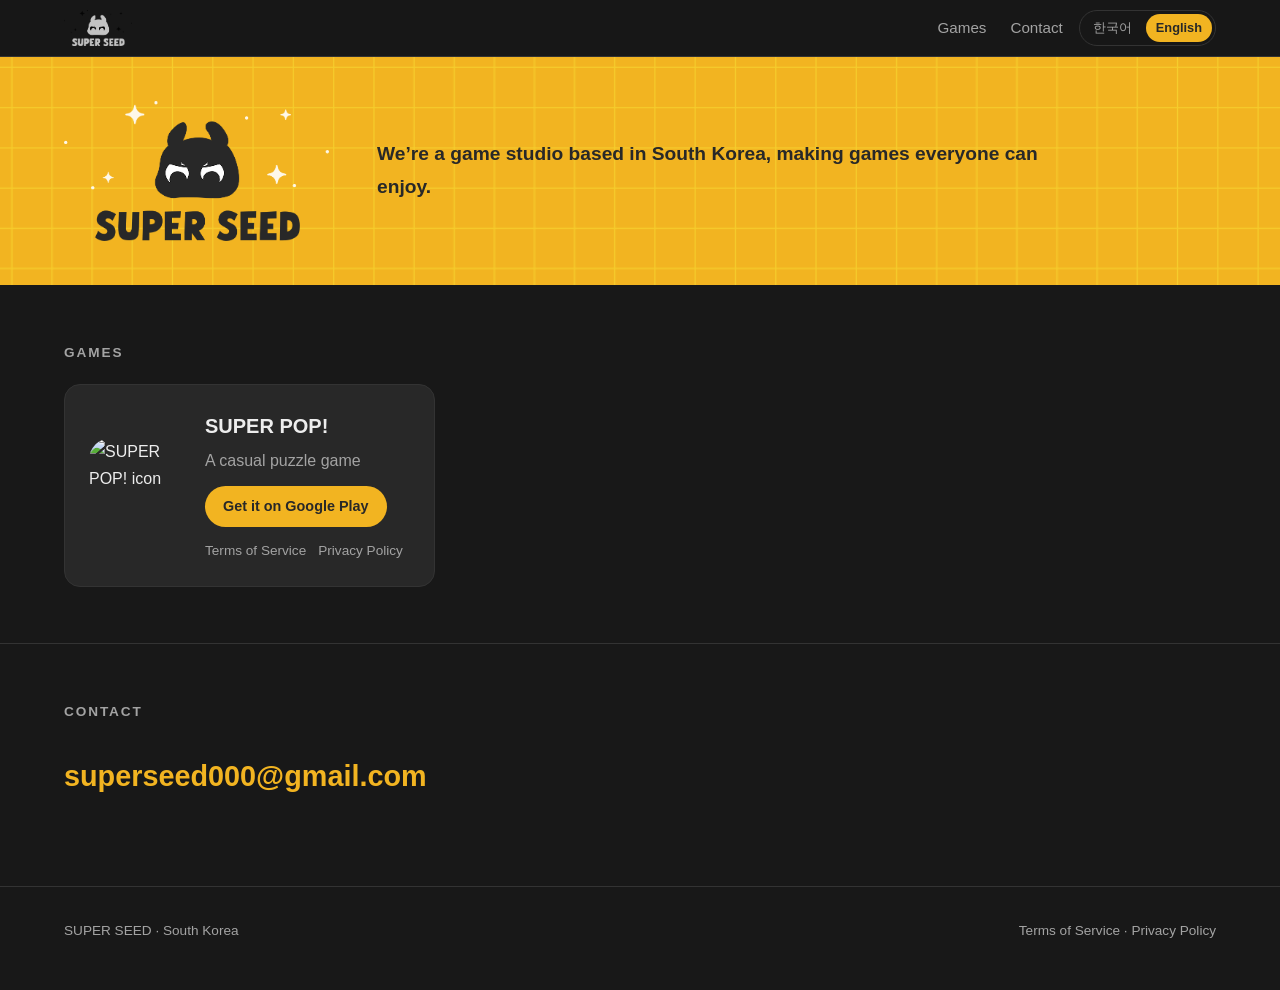
==== en/index.html @ 8a036338 "feat: add Korean and English site versions" ====
<!DOCTYPE html>
<html lang="en">
<head>
<meta charset="utf-8">
<meta name="viewport" content="width=device-width, initial-scale=1">
<title>SUPER SEED</title>
<meta name="description" content="SUPER SEED — Game studio based in South Korea">
<meta name="theme-color" content="#181818">
<link rel="stylesheet" href="/style.css">
<link rel="canonical" href="https://superseedstudio.kr/en/">
<link rel="alternate" hreflang="ko" href="https://superseedstudio.kr/ko/">
<link rel="alternate" hreflang="en" href="https://superseedstudio.kr/en/">
<link rel="alternate" hreflang="x-default" href="https://superseedstudio.kr/">
</head>
<body>
<header class="site-header">
  <div class="wrap">
    <a class="logo" href="/en/"><img src="/assets/logo.png" alt="SUPER SEED"></a>
    <nav class="nav">
      <a href="#games">Games</a>
      <a href="#contact">Contact</a>
    </nav>
    <nav class="language-switch" aria-label="Language"><a href="/ko/" lang="ko" hreflang="ko">한국어</a><a href="/en/" lang="en" hreflang="en" aria-current="page">English</a></nav>
  </div>
</header>

<main>
  <section class="hero">
    <div class="wrap">
      <h1><img src="/assets/logo.png" alt="SUPER SEED"></h1>
      <p>We’re a game studio based in South Korea, making games everyone can enjoy.</p>
    </div>
  </section>

  <section class="section" id="games">
    <div class="wrap">
      <h2>Games</h2>
      <div class="games">
        <div class="game">
          <img src="https://play-lh.googleusercontent.com/t8enlazBGdamJWx17-t3dH1GLEyZXZJhqLqcjWBUDjsfjP59WJLTrog36MDfMlaBL6hEa4hu7i3hf-C3_T7olg=s192" alt="SUPER POP! icon">
          <div>
            <h3>SUPER POP!</h3>
            <p>A casual puzzle game</p>
            <a class="btn" href="https://play.google.com/store/apps/details?id=com.superseed.superpop">Get it on Google Play</a>
            <div class="legal-links">
              <a href="/en/superpop/terms.html">Terms of Service</a>
              <a href="/en/superpop/privacy.html">Privacy Policy</a>
            </div>
          </div>
        </div>
      </div>
    </div>
  </section>

  <section class="section" id="contact">
    <div class="wrap">
      <h2>Contact</h2>
      <p class="contact"><a href="mailto:superseed000@gmail.com">superseed000@gmail.com</a></p>
    </div>
  </section>
</main>

<footer class="site-footer">
  <div class="wrap">
    <p>SUPER SEED · South Korea</p>
    <p><a href="/en/superpop/terms.html">Terms of Service</a> · <a href="/en/superpop/privacy.html">Privacy Policy</a></p>
  </div>
</footer>
</body>
</html>
---- style.css ----
/* CI colors: yellow from Ptn_Logo_001, charcoal from Img_Logo */
:root {
  --ci-yellow: #f2b421;
  --ci-charcoal: #282828;
  --bg: #181818;
  --surface: var(--ci-charcoal);
  --surface-2: #323232;
  --border: #333333;
  --fg: #ededed;
  --muted: #a3a3a3;
  --accent: var(--ci-yellow);
  --accent-ink: var(--ci-charcoal);
  --radius: 16px;
  color-scheme: dark;
}
* { box-sizing: border-box; }
html { scroll-behavior: smooth; scroll-padding-top: 88px; }
body {
  margin: 0;
  font-family: "Pretendard", -apple-system, "Apple SD Gothic Neo", "Malgun Gothic", sans-serif;
  color: var(--fg);
  background: var(--bg);
  line-height: 1.7;
  -webkit-font-smoothing: antialiased;
  word-break: keep-all;
}
a { color: var(--accent); text-decoration: none; }
a:hover { text-decoration: underline; }

/* Full-width bands, content held to a wide but readable track */
.wrap { width: 100%; max-width: 1280px; margin: 0 auto; padding: 0 clamp(20px, 5vw, 64px); }

/* Header */
.site-header {
  position: sticky; top: 0; z-index: 10;
  background: rgba(24, 24, 24, .85);
  backdrop-filter: blur(12px);
  border-bottom: 1px solid var(--border);
}
.site-header .wrap { display: flex; align-items: center; justify-content: space-between; height: 56px; }
.logo { display: flex; align-items: center; }
/* Charcoal logo flipped light so it reads on the dark header */
.logo img { height: 36px; width: auto; filter: invert(1); opacity: .9; }
.nav { display: flex; gap: 24px; font-size: .95rem; }
.nav a { color: var(--muted); }
.nav a:hover { color: var(--fg); text-decoration: none; }
.site-header .wrap { gap: 16px; }
.site-header .nav { margin-left: auto; }
.language-switch { display: flex; gap: 4px; flex-shrink: 0; padding: 3px; border: 1px solid var(--border); border-radius: 999px; }
.language-switch a { padding: 3px 10px; border-radius: 999px; color: var(--muted); font-size: .8rem; }
.language-switch a:hover { color: var(--fg); text-decoration: none; }
.language-switch a[aria-current="page"] { background: var(--accent); color: var(--accent-ink); font-weight: 700; }
a:focus-visible { outline: 2px solid var(--accent); outline-offset: 4px; }

/* Index */
.hero { background: var(--ci-yellow) url("/assets/pattern.png") center / cover; color: var(--ci-charcoal); }
.hero .wrap { display: flex; align-items: center; gap: clamp(20px, 4vw, 48px); padding-top: clamp(28px, 4vw, 44px); padding-bottom: clamp(28px, 4vw, 44px); }
.hero h1 { margin: 0; line-height: 0; }
.hero img { height: clamp(88px, 12vw, 140px); width: auto; flex-shrink: 0; }
.hero p { font-size: clamp(1rem, 1.8vw, 1.2rem); font-weight: 600; margin: 0; max-width: 720px; }
.section { padding: clamp(32px, 5vw, 56px) 0; border-bottom: 1px solid var(--border); }
.section h2 { font-size: .85rem; text-transform: uppercase; letter-spacing: .14em; color: var(--muted); margin: 0 0 20px; font-weight: 600; }
.games { display: grid; grid-template-columns: repeat(auto-fill, minmax(min(360px, 100%), 1fr)); gap: 20px; }
.game {
  display: flex; gap: 20px; align-items: center; padding: 24px;
  background: var(--surface); border: 1px solid var(--border); border-radius: var(--radius);
}
.game img { width: 96px; height: 96px; border-radius: 22px; flex-shrink: 0; }
.game h3 { margin: 0 0 4px; font-size: 1.25rem; }
.game p { margin: 0 0 12px; color: var(--muted); }
.game .legal-links { display: flex; gap: 12px; margin-top: 12px; font-size: .85rem; }
.game .legal-links a { color: var(--muted); }
.game .legal-links a:hover { color: var(--fg); }
.btn {
  display: inline-block; padding: 8px 18px; border-radius: 999px;
  background: var(--accent); color: var(--accent-ink); font-weight: 700; font-size: .9rem;
}
.btn:hover { text-decoration: none; filter: brightness(1.08); }
.contact { font-size: clamp(1.2rem, 3vw, 1.8rem); font-weight: 600; }

/* Footer */
.site-footer { padding: 32px 0 48px; color: var(--muted); font-size: .85rem; }
.site-footer .wrap { display: flex; flex-wrap: wrap; gap: 8px 24px; justify-content: space-between; }
.site-footer a { color: var(--muted); }
.site-footer a:hover { color: var(--fg); }
.site-footer p { margin: 0; }

/* Legal pages: sticky table of contents beside the text on wide screens */
.legal { display: grid; grid-template-columns: 240px minmax(0, 1fr); gap: clamp(32px, 5vw, 80px); padding-top: 48px; padding-bottom: 80px; }
.toc { position: sticky; top: 88px; align-self: start; font-size: .9rem; }
.toc strong { display: block; color: var(--muted); font-size: .75rem; text-transform: uppercase; letter-spacing: .14em; margin: 0 0 8px; }
.toc ul { list-style: none; margin: 0 0 24px; padding: 0; }
.toc li a { display: block; padding: 4px 0; color: var(--muted); }
.toc li a:hover { color: var(--fg); text-decoration: none; }
.doc { max-width: 820px; }
.doc article + article { margin-top: 72px; padding-top: 72px; border-top: 1px solid var(--border); }
.doc h1 { font-size: clamp(2rem, 4vw, 2.8rem); line-height: 1.2; margin: 0 0 8px; letter-spacing: -0.02em; }
.doc .date { color: var(--muted); margin: 0 0 32px; }
.doc h2 { font-size: 1.2rem; margin: 40px 0 12px; }
.doc p, .doc li { color: #cfd3d8; }
.doc ul { padding-left: 1.2em; }
.doc li { margin: 6px 0; }
.lang { display: inline-flex; gap: 4px; padding: 4px; background: var(--surface); border: 1px solid var(--border); border-radius: 999px; margin: 0 0 32px; }
.lang a { padding: 6px 16px; border-radius: 999px; color: var(--muted); font-size: .9rem; }
.lang a:hover { background: var(--surface-2); color: var(--fg); text-decoration: none; }

@media (max-width: 860px) {
  .legal { grid-template-columns: 1fr; padding-top: 32px; }
  .toc { display: none; }
  .nav { gap: 16px; font-size: .85rem; }
}
@media (max-width: 560px) {
  .site-header .wrap { height: auto; min-height: 56px; flex-wrap: wrap; padding-top: 10px; padding-bottom: 10px; gap: 10px 12px; }
  .site-header .nav { gap: 12px; }
  .language-switch { margin-left: auto; }
  .game .legal-links { flex-wrap: wrap; }
  .hero .wrap { flex-direction: column; text-align: center; }
}
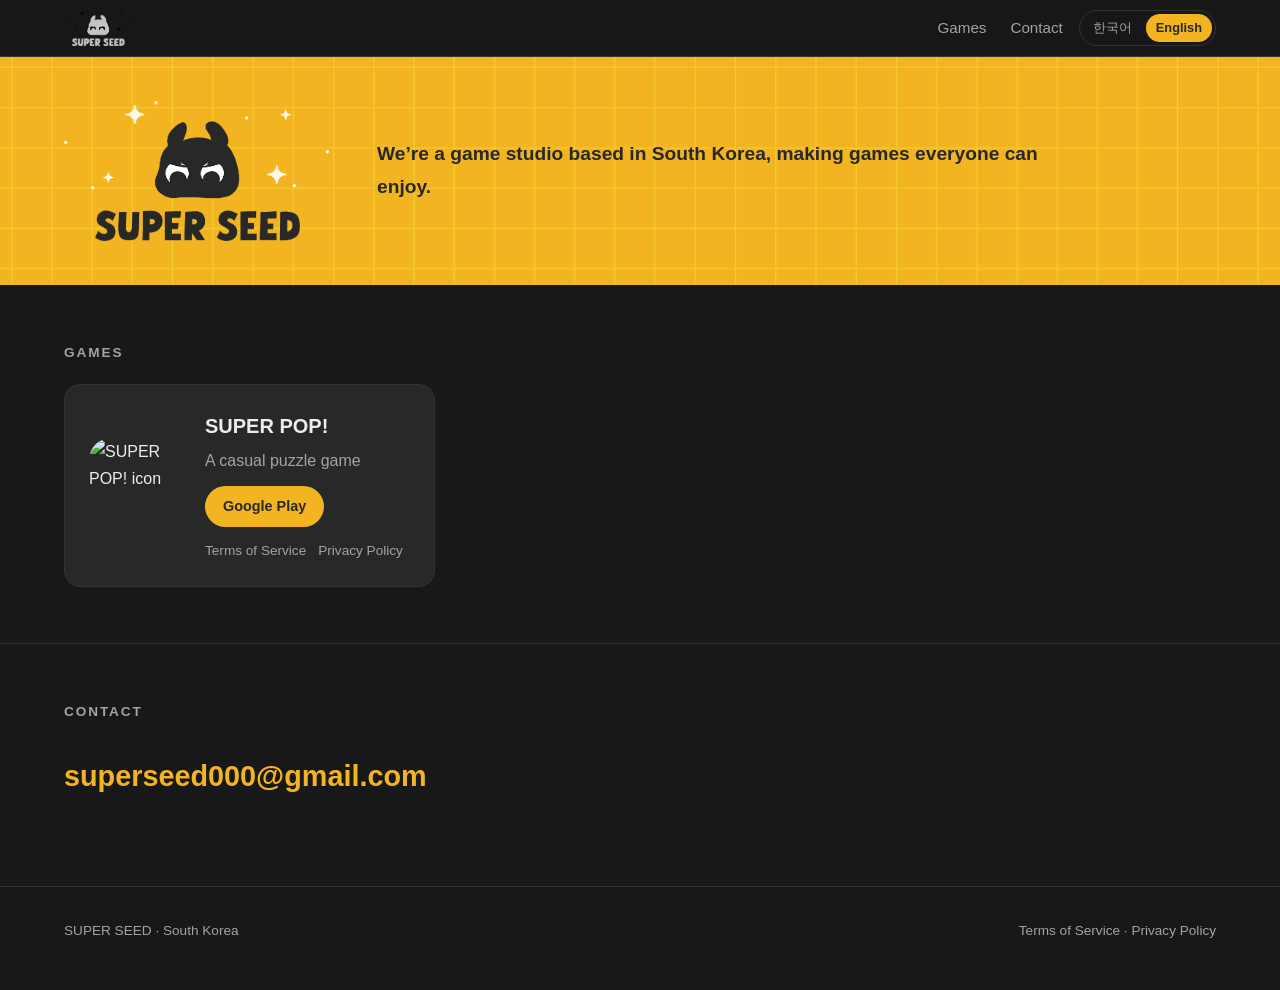
==== commit 6c4e6121: "fix: shorten Google Play button labels" ====
--- a/en/index.html
+++ b/en/index.html
@@ -41,7 +41,7 @@
           <div>
             <h3>SUPER POP!</h3>
             <p>A casual puzzle game</p>
-            <a class="btn" href="https://play.google.com/store/apps/details?id=com.superseed.superpop">Get it on Google Play</a>
+            <a class="btn" href="https://play.google.com/store/apps/details?id=com.superseed.superpop">Google Play</a>
             <div class="legal-links">
               <a href="/en/superpop/terms.html">Terms of Service</a>
               <a href="/en/superpop/privacy.html">Privacy Policy</a>
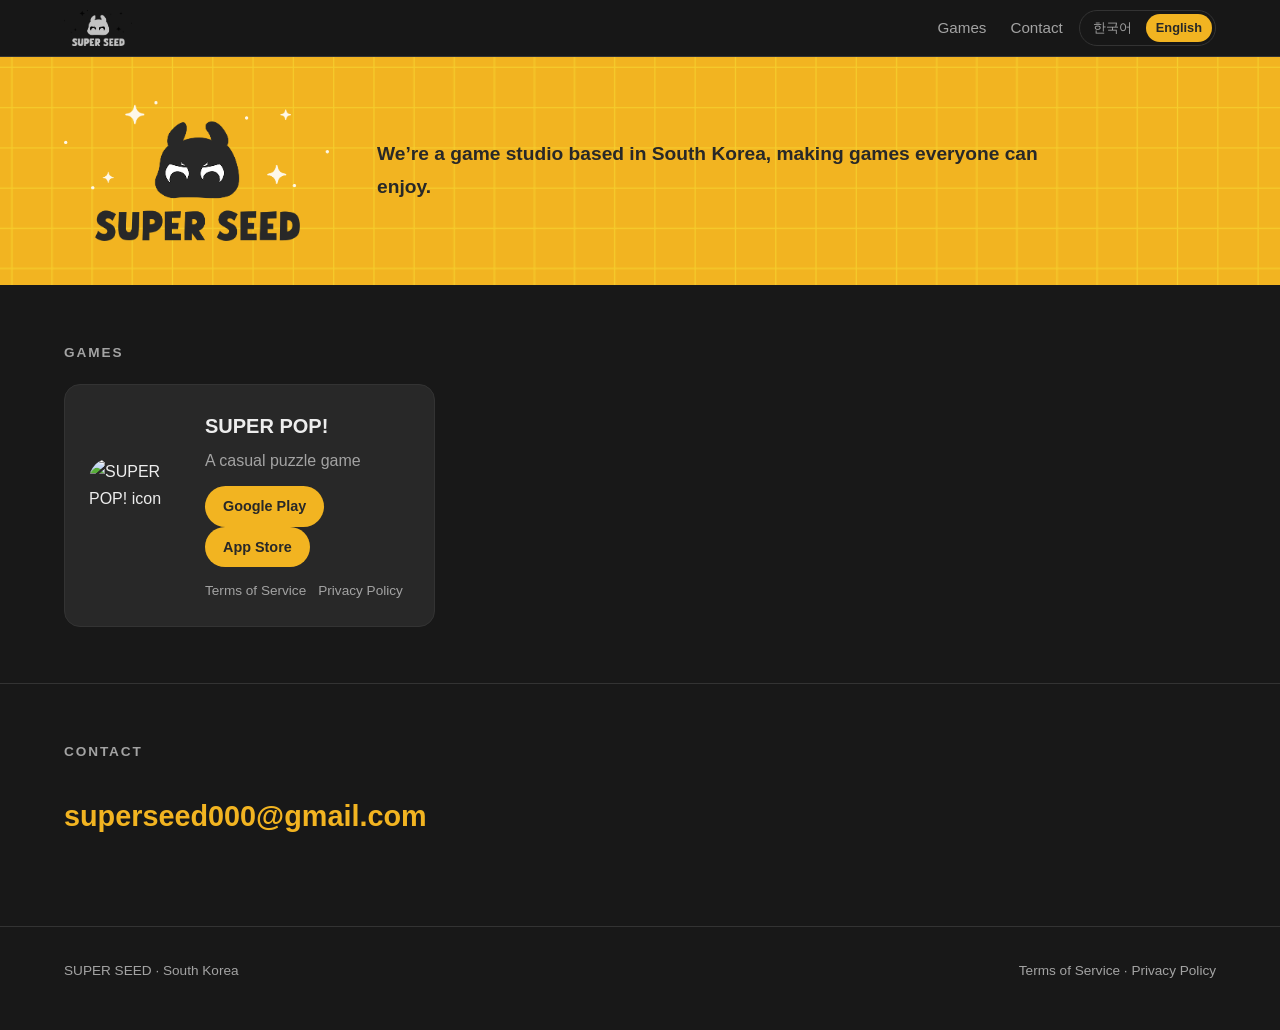
==== commit f825aeab: "feat: add App Store link and Meta app-ads.txt entry Co-Authored-By: Claude Sonnet 5.5 <noreply@anthr" ====
--- a/en/index.html
+++ b/en/index.html
@@ -42,6 +42,7 @@
             <h3>SUPER POP!</h3>
             <p>A casual puzzle game</p>
             <a class="btn" href="https://play.google.com/store/apps/details?id=com.superseed.superpop">Google Play</a>
+            <a class="btn" href="https://apps.apple.com/us/app/super-pop-pop-match/id6822206631">App Store</a>
             <div class="legal-links">
               <a href="/en/superpop/terms.html">Terms of Service</a>
               <a href="/en/superpop/privacy.html">Privacy Policy</a>
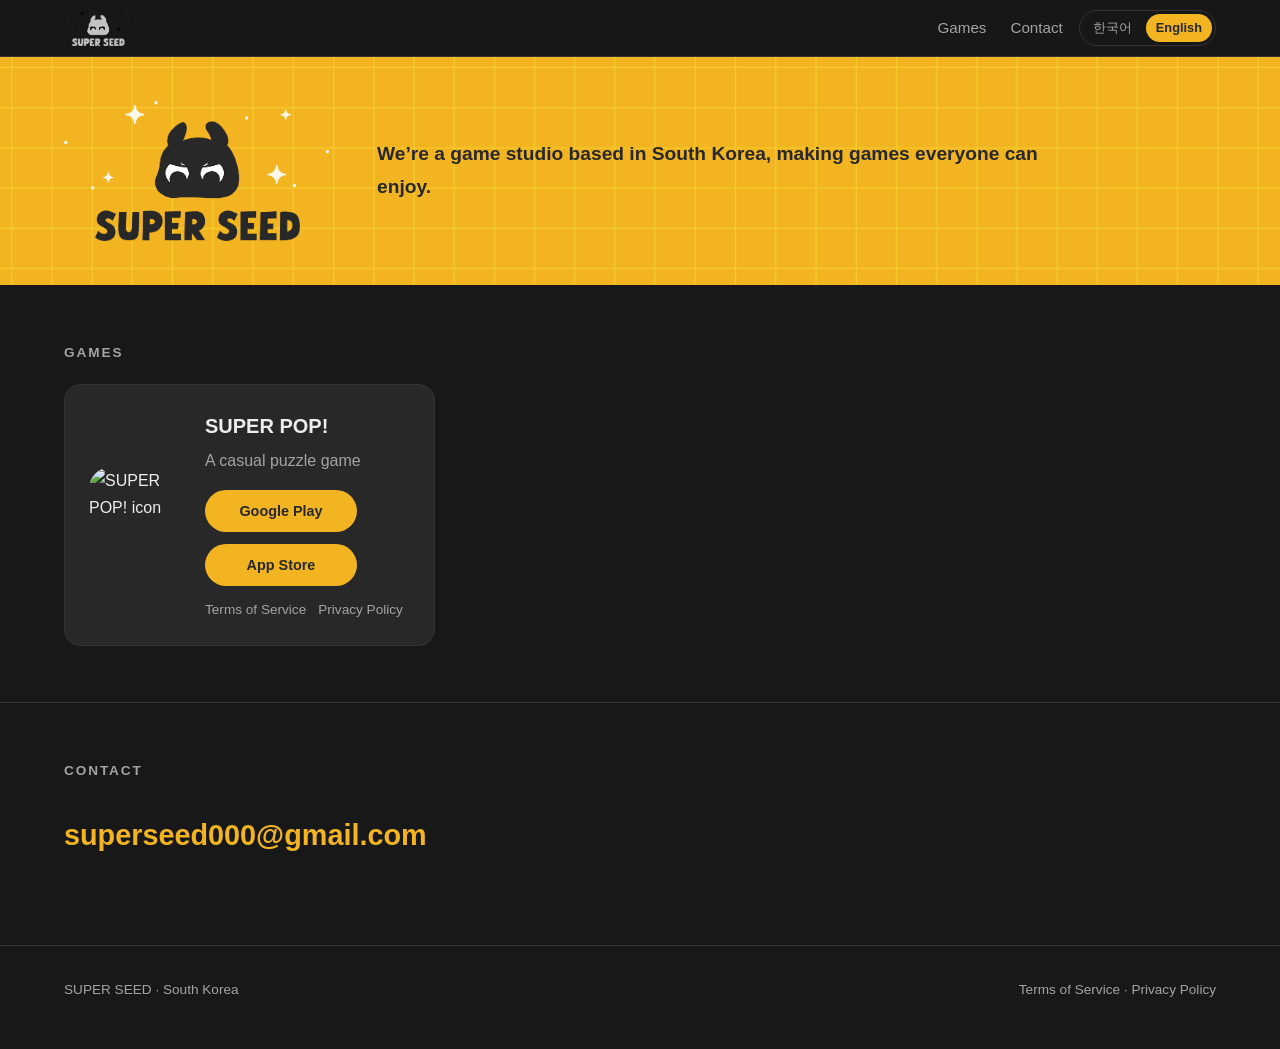
==== commit f51b8fb1: "수정: 앱 스토어 버튼 정렬" ====
--- a/en/index.html
+++ b/en/index.html
@@ -41,8 +41,10 @@
           <div>
             <h3>SUPER POP!</h3>
             <p>A casual puzzle game</p>
-            <a class="btn" href="https://play.google.com/store/apps/details?id=com.superseed.superpop">Google Play</a>
-            <a class="btn" href="https://apps.apple.com/us/app/super-pop-pop-match/id6822206631">App Store</a>
+            <div class="store-links">
+              <a class="btn" href="https://play.google.com/store/apps/details?id=com.superseed.superpop">Google Play</a>
+              <a class="btn" href="https://apps.apple.com/us/app/super-pop-pop-match/id6822206631">App Store</a>
+            </div>
             <div class="legal-links">
               <a href="/en/superpop/terms.html">Terms of Service</a>
               <a href="/en/superpop/privacy.html">Privacy Policy</a>
--- a/style.css
+++ b/style.css
@@ -71,11 +71,15 @@
 .game .legal-links { display: flex; gap: 12px; margin-top: 12px; font-size: .85rem; }
 .game .legal-links a { color: var(--muted); }
 .game .legal-links a:hover { color: var(--fg); }
-.btn {
-  display: inline-block; padding: 8px 18px; border-radius: 999px;
+.store-links {
+  display: flex; flex-wrap: wrap; gap: 12px; margin-top: 16px;
+}
+.store-links .btn {
+  display: inline-flex; align-items: center; justify-content: center; min-width: 152px; min-height: 42px;
+  padding: 8px 18px; border-radius: 999px;
   background: var(--accent); color: var(--accent-ink); font-weight: 700; font-size: .9rem;
 }
-.btn:hover { text-decoration: none; filter: brightness(1.08); }
+.store-links .btn:hover { text-decoration: none; filter: brightness(1.08); }
 .contact { font-size: clamp(1.2rem, 3vw, 1.8rem); font-weight: 600; }
 
 /* Footer */
@@ -114,5 +118,6 @@
   .site-header .nav { gap: 12px; }
   .language-switch { margin-left: auto; }
   .game .legal-links { flex-wrap: wrap; }
+  .store-links .btn { flex: 1 1 152px; }
   .hero .wrap { flex-direction: column; text-align: center; }
 }
